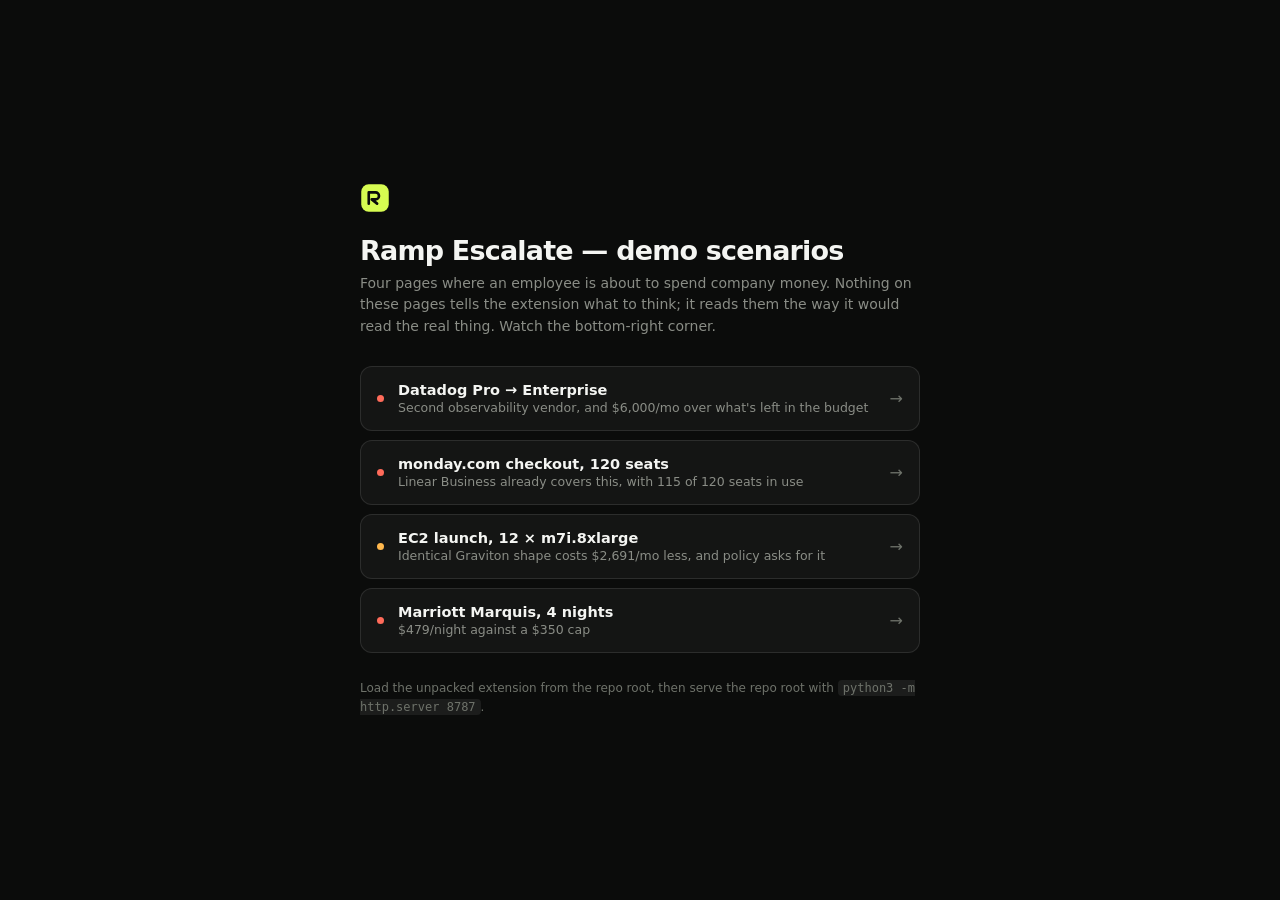
==== demo/index.html @ 79f26017 "Ramp Escalate: ambient spend intelligence Chrome extension A MV3 extension that reads the page an em" ====
<!doctype html>
<html lang="en">
<head>
  <meta charset="utf-8">
  <meta name="viewport" content="width=device-width, initial-scale=1">
  <title>Ramp Escalate — demo scenarios</title>
  <style>
    * { box-sizing: border-box; margin: 0; padding: 0; }
    body {
      background: #0B0C0B; color: #F4F5F2; min-height: 100vh;
      font-family: "Inter", -apple-system, system-ui, sans-serif;
      display: grid; place-items: center; padding: 48px 20px;
    }
    .wrap { width: 100%; max-width: 560px; }
    .mark { width: 30px; height: 30px; }
    h1 { font-size: 27px; font-weight: 640; letter-spacing: -.03em; margin-top: 18px; }
    p.lede { color: #8A8D86; margin-top: 7px; font-size: 14px; line-height: 1.55; }
    ul { list-style: none; margin-top: 28px; display: grid; gap: 9px; }
    a {
      display: flex; align-items: center; gap: 14px;
      padding: 15px 16px; border-radius: 12px; text-decoration: none;
      background: rgba(255,255,255,0.04); border: 1px solid rgba(255,255,255,0.1);
      color: #F4F5F2; transition: background .14s, border-color .14s, transform .14s;
    }
    a:hover { background: rgba(255,255,255,0.08); border-color: rgba(215,252,81,0.45); transform: translateX(2px); }
    .t { font-size: 14.5px; font-weight: 600; }
    .s { font-size: 12.5px; color: #8A8D86; margin-top: 2px; }
    .col { flex: 1; }
    .sev { width: 7px; height: 7px; border-radius: 99px; flex: none; }
    .block { background: #FF6B5A; } .warn { background: #FFB84D; }
    .arrow { color: #6E726A; }
    footer { margin-top: 26px; font-size: 12px; color: #6E726A; line-height: 1.6; }
    code { font-family: ui-monospace, Menlo, monospace; background: rgba(255,255,255,0.07); padding: 1px 5px; border-radius: 4px; }
  </style>
</head>
<body>
  <div class="wrap">
    <svg class="mark" viewBox="0 0 24 24" fill="none">
      <rect x="1" y="1" width="22" height="22" rx="6" fill="#D7FC51"/>
      <path d="M7 16.5V7.5h5.4a2.8 2.8 0 0 1 0 5.6H9.4l4.3 3.4" stroke="#0B0C0B" stroke-width="2.1" stroke-linecap="round" stroke-linejoin="round"/>
    </svg>
    <h1>Ramp Escalate — demo scenarios</h1>
    <p class="lede">Four pages where an employee is about to spend company money. Nothing on these pages tells the extension what to think; it reads them the way it would read the real thing. Watch the bottom-right corner.</p>
    <ul>
      <li><a href="datadog-upgrade.html"><span class="sev block"></span><span class="col"><div class="t">Datadog Pro → Enterprise</div><div class="s">Second observability vendor, and $6,000/mo over what's left in the budget</div></span><span class="arrow">→</span></a></li>
      <li><a href="monday-checkout.html"><span class="sev block"></span><span class="col"><div class="t">monday.com checkout, 120 seats</div><div class="s">Linear Business already covers this, with 115 of 120 seats in use</div></span><span class="arrow">→</span></a></li>
      <li><a href="aws-instance.html"><span class="sev warn"></span><span class="col"><div class="t">EC2 launch, 12 × m7i.8xlarge</div><div class="s">Identical Graviton shape costs $2,691/mo less, and policy asks for it</div></span><span class="arrow">→</span></a></li>
      <li><a href="travel-booking.html"><span class="sev block"></span><span class="col"><div class="t">Marriott Marquis, 4 nights</div><div class="s">$479/night against a $350 cap</div></span><span class="arrow">→</span></a></li>
    </ul>
    <footer>Load the unpacked extension from the repo root, then serve the repo root with <code>python3 -m http.server 8787</code>.</footer>
  </div>
</body>
</html>
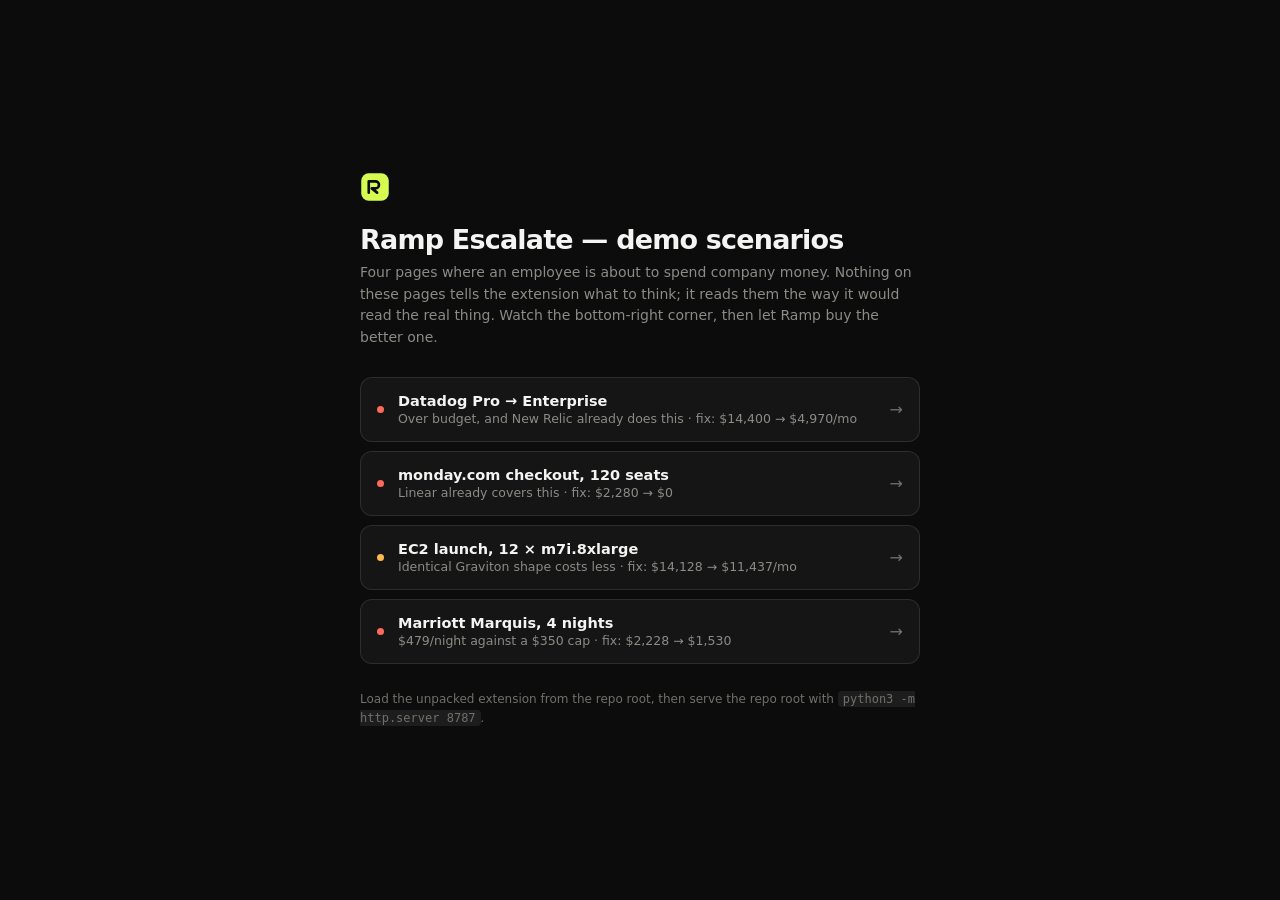
==== commit 8611183e: "Add the auto-fix flow, and trim the panel for a 45-second demo The panel now leads with the purchase" ====
--- a/demo/index.html
+++ b/demo/index.html
@@ -40,12 +40,12 @@
       <path d="M7 16.5V7.5h5.4a2.8 2.8 0 0 1 0 5.6H9.4l4.3 3.4" stroke="#0B0C0B" stroke-width="2.1" stroke-linecap="round" stroke-linejoin="round"/>
     </svg>
     <h1>Ramp Escalate — demo scenarios</h1>
-    <p class="lede">Four pages where an employee is about to spend company money. Nothing on these pages tells the extension what to think; it reads them the way it would read the real thing. Watch the bottom-right corner.</p>
+    <p class="lede">Four pages where an employee is about to spend company money. Nothing on these pages tells the extension what to think; it reads them the way it would read the real thing. Watch the bottom-right corner, then let Ramp buy the better one.</p>
     <ul>
-      <li><a href="datadog-upgrade.html"><span class="sev block"></span><span class="col"><div class="t">Datadog Pro → Enterprise</div><div class="s">Second observability vendor, and $6,000/mo over what's left in the budget</div></span><span class="arrow">→</span></a></li>
-      <li><a href="monday-checkout.html"><span class="sev block"></span><span class="col"><div class="t">monday.com checkout, 120 seats</div><div class="s">Linear Business already covers this, with 115 of 120 seats in use</div></span><span class="arrow">→</span></a></li>
-      <li><a href="aws-instance.html"><span class="sev warn"></span><span class="col"><div class="t">EC2 launch, 12 × m7i.8xlarge</div><div class="s">Identical Graviton shape costs $2,691/mo less, and policy asks for it</div></span><span class="arrow">→</span></a></li>
-      <li><a href="travel-booking.html"><span class="sev block"></span><span class="col"><div class="t">Marriott Marquis, 4 nights</div><div class="s">$479/night against a $350 cap</div></span><span class="arrow">→</span></a></li>
+      <li><a href="datadog-upgrade.html"><span class="sev block"></span><span class="col"><div class="t">Datadog Pro → Enterprise</div><div class="s">Over budget, and New Relic already does this &middot; fix: $14,400 &rarr; $4,970/mo</div></span><span class="arrow">→</span></a></li>
+      <li><a href="monday-checkout.html"><span class="sev block"></span><span class="col"><div class="t">monday.com checkout, 120 seats</div><div class="s">Linear already covers this &middot; fix: $2,280 &rarr; $0</div></span><span class="arrow">→</span></a></li>
+      <li><a href="aws-instance.html"><span class="sev warn"></span><span class="col"><div class="t">EC2 launch, 12 × m7i.8xlarge</div><div class="s">Identical Graviton shape costs less &middot; fix: $14,128 &rarr; $11,437/mo</div></span><span class="arrow">→</span></a></li>
+      <li><a href="travel-booking.html"><span class="sev block"></span><span class="col"><div class="t">Marriott Marquis, 4 nights</div><div class="s">$479/night against a $350 cap &middot; fix: $2,228 &rarr; $1,530</div></span><span class="arrow">→</span></a></li>
     </ul>
     <footer>Load the unpacked extension from the repo root, then serve the repo root with <code>python3 -m http.server 8787</code>.</footer>
   </div>
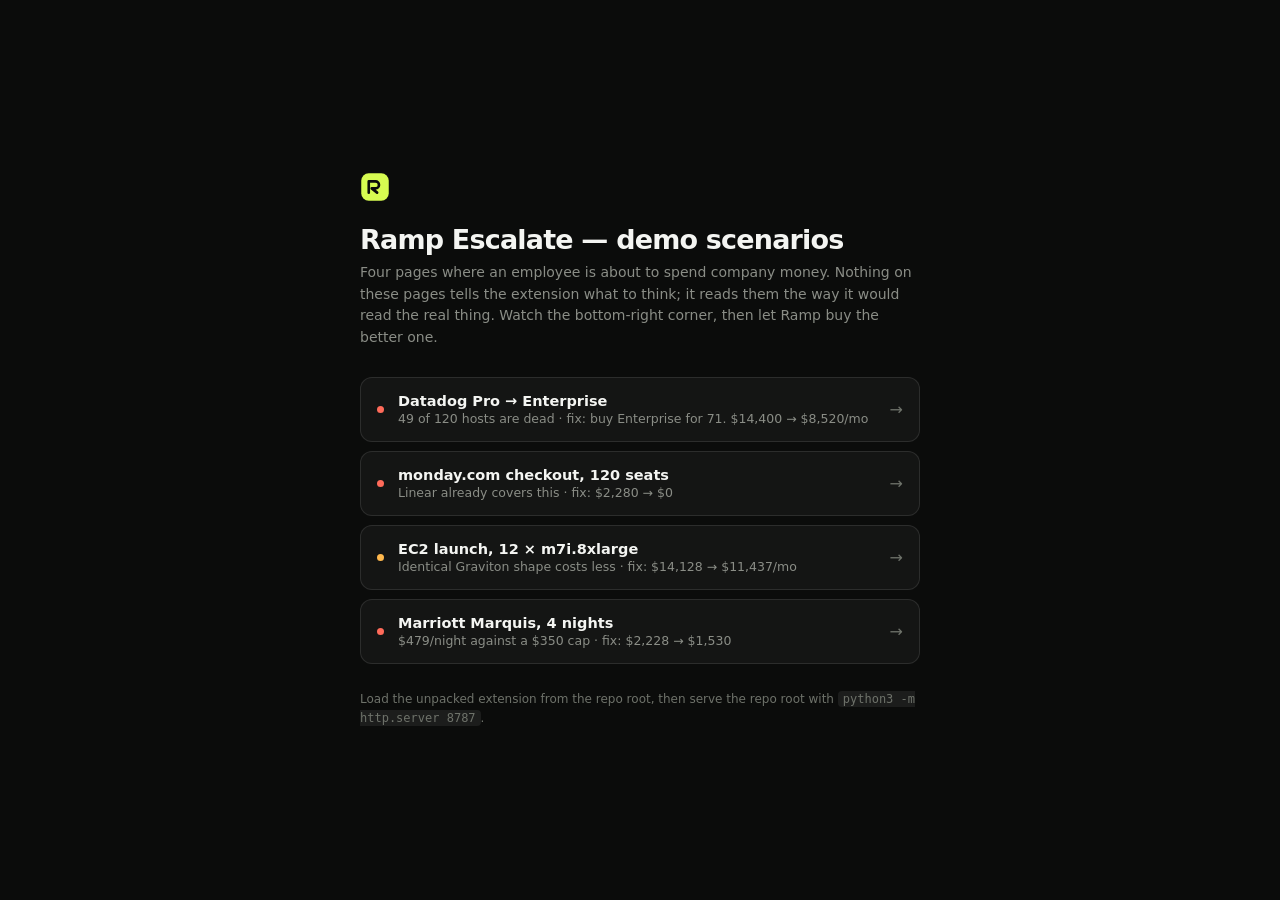
==== commit 1d78254e: "Make the Datadog fix an actual purchase "Stay on Pro, right-sized" was a cancellation dressed up as " ====
--- a/demo/index.html
+++ b/demo/index.html
@@ -42,7 +42,7 @@
     <h1>Ramp Escalate — demo scenarios</h1>
     <p class="lede">Four pages where an employee is about to spend company money. Nothing on these pages tells the extension what to think; it reads them the way it would read the real thing. Watch the bottom-right corner, then let Ramp buy the better one.</p>
     <ul>
-      <li><a href="datadog-upgrade.html"><span class="sev block"></span><span class="col"><div class="t">Datadog Pro → Enterprise</div><div class="s">Over budget, and New Relic already does this &middot; fix: $14,400 &rarr; $4,970/mo</div></span><span class="arrow">→</span></a></li>
+      <li><a href="datadog-upgrade.html"><span class="sev block"></span><span class="col"><div class="t">Datadog Pro → Enterprise</div><div class="s">49 of 120 hosts are dead &middot; fix: buy Enterprise for 71. $14,400 &rarr; $8,520/mo</div></span><span class="arrow">→</span></a></li>
       <li><a href="monday-checkout.html"><span class="sev block"></span><span class="col"><div class="t">monday.com checkout, 120 seats</div><div class="s">Linear already covers this &middot; fix: $2,280 &rarr; $0</div></span><span class="arrow">→</span></a></li>
       <li><a href="aws-instance.html"><span class="sev warn"></span><span class="col"><div class="t">EC2 launch, 12 × m7i.8xlarge</div><div class="s">Identical Graviton shape costs less &middot; fix: $14,128 &rarr; $11,437/mo</div></span><span class="arrow">→</span></a></li>
       <li><a href="travel-booking.html"><span class="sev block"></span><span class="col"><div class="t">Marriott Marquis, 4 nights</div><div class="s">$479/night against a $350 cap &middot; fix: $2,228 &rarr; $1,530</div></span><span class="arrow">→</span></a></li>
